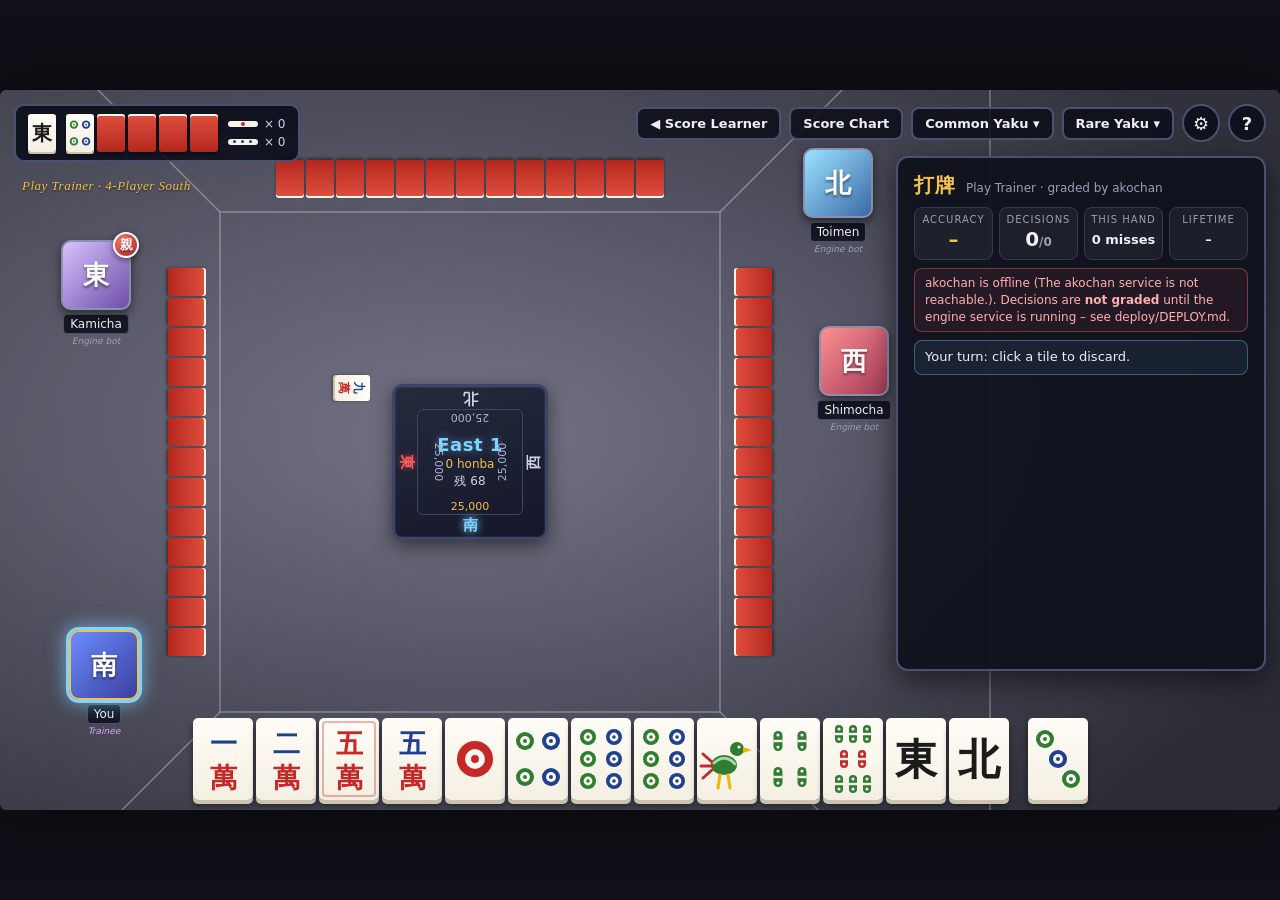
==== play.html @ cf3c832d "Add Play Trainer graded by akochan A new play.html section: a full 4-player game against computer op" ====
<!DOCTYPE html>
<html lang="en">
<head>
  <meta charset="UTF-8">
  <meta name="viewport" content="width=device-width, initial-scale=1.0">
  <title>Riichi Mahjong Play Trainer</title>
  <link rel="stylesheet" href="css/style.css">
  <link rel="stylesheet" href="css/play.css">
</head>
<body class="play">
  <div id="viewport">
    <div id="stage">
      <div class="table-bg"></div>
      <svg class="table-lines" viewBox="0 0 1280 720" preserveAspectRatio="none"></svg>

      <div class="opp-hand" data-seat="top"></div>
      <div class="opp-hand" data-seat="left"></div>
      <div class="opp-hand" data-seat="right"></div>

      <div class="discards" data-seat="bottom"></div>
      <div class="discards" data-seat="top"></div>
      <div class="discards" data-seat="left"></div>
      <div class="discards" data-seat="right"></div>

      <div class="compass" id="compass"></div>

      <div class="player" data-seat="bottom" id="player-bottom"></div>
      <div class="player" data-seat="left" id="player-left"></div>
      <div class="player" data-seat="top" id="player-top"></div>
      <div class="player" data-seat="right" id="player-right"></div>

      <div class="round-box" id="round-box"></div>
      <div class="room-label">Play Trainer · <span id="mode-label">4-Player South</span></div>

      <nav class="toolbar">
        <a class="tb-btn" href="index.html" title="Back to the scoring quiz">◀ Score Learner</a>
        <button class="tb-btn" id="btn-chart" title="Scoring chart">Score Chart</button>
        <div class="menu" id="menu-common">
          <button class="tb-btn">Common Yaku ▾</button>
          <div class="dropdown" id="dd-common"></div>
        </div>
        <div class="menu" id="menu-rare">
          <button class="tb-btn">Rare Yaku ▾</button>
          <div class="dropdown" id="dd-rare"></div>
        </div>
        <button class="icon-btn" id="btn-settings" title="Settings">⚙</button>
        <button class="icon-btn" id="btn-help" title="How grading works">?</button>
      </nav>

      <!-- engine review -->
      <div class="quiz-panel review-panel" id="review"></div>

      <div class="actions" id="actions"></div>
      <div class="my-hand" id="my-hand"></div>
      <div id="callouts"></div>

      <!-- modals -->
      <div class="modal" id="modal-end">
        <div class="modal-box end-box" id="end-body"></div>
      </div>

      <div class="modal" id="modal-chart">
        <div class="modal-box wide">
          <button class="modal-close" data-close>✕</button>
          <h2>Riichi Mahjong Scoring Chart</h2>
          <div id="chart-body"></div>
        </div>
      </div>

      <div class="modal" id="modal-settings">
        <div class="modal-box">
          <button class="modal-close" data-close>✕</button>
          <h2>Settings</h2>
          <div class="opt"><span class="opt-lbl">Game length</span>
            <select id="opt-mode"><option value="hanchan">Hanchan (East + South)</option><option value="tonpuu">Tonpuusen (East only)</option></select></div>
          <div class="opt"><span class="opt-lbl">Opponent speed</span>
            <select id="opt-speed"><option value="fast">Fast</option><option value="normal">Normal</option><option value="slow">Slow</option></select></div>
          <label class="opt"><input type="checkbox" id="opt-pause"> Pause after a mistake so I can retry it or keep my play</label>
          <label class="opt"><input type="checkbox" id="opt-table"> Show akochan's evaluation table after correct plays too</label>
          <div class="opt"><span class="opt-lbl">Mistake threshold – how many expected placement points a play may lose against akochan's best before it counts as a mistake</span>
            <select id="opt-threshold"><option value="0.05">0.05 pt (mjai-reviewer default)</option><option value="0.1">0.1 pt</option><option value="0.25">0.25 pt</option><option value="0.5">0.5 pt</option></select></div>
          <label class="opt"><input type="checkbox" id="opt-reveal"> Show opponents' hands (practice / debugging; the engine still only uses what you can see)</label>
          <div class="opt-actions">
            <button class="btn secondary" id="btn-reset-stats">Reset statistics</button>
            <button class="btn" id="btn-new-game">New game</button>
          </div>
        </div>
      </div>

      <div class="modal" id="modal-help">
        <div class="modal-box">
          <button class="modal-close" data-close>✕</button>
          <h2>How the Play Trainer grades you</h2>
          <ol class="help-list">
            <li>You play a full game against three computer opponents. Tiles, seats and dora are random.</li>
            <li>Every decision you make (discard, chi / pon / kan, skip, tsumo / ron, kan on your turn) is evaluated by <b>akochan</b>, an open-source mahjong AI running on the server. For each legal option it estimates your <b>expected placement points</b> (EV) for the rest of the game, so it also accounts for the score situation.</li>
            <li>A play is a <b>mistake</b> when it loses more than the threshold in Settings (default 0.05 pt, the same as mjai-reviewer) against akochan's best option.</li>
            <li>On top of that: calling to open your hand with <b>no possible yaku</b> is wrong, and <b>riichi</b> is only wrong when none of your winning tiles are left. Choosing dama is never graded; for a discard, the better of riichi / dama is used.</li>
            <li>"What differs" lists verifiable facts (shanten, tile acceptance, waits, furiten, safety, dora). It does not claim to know akochan's reasoning.</li>
            <li>If akochan is offline, decisions are <b>not graded</b> rather than guessed.</li>
          </ol>
          <p class="help-note">Opponents are played by this site's own simpler heuristic engine. akochan is free for personal research and education; see deploy/DEPLOY.md.</p>
        </div>
      </div>
    </div>
  </div>

  <script src="js/tiles.js"></script>
  <script src="js/scoring.js"></script>
  <script src="js/yaku.js"></script>
  <script src="js/hand.js"></script>
  <script src="js/engine.js"></script>
  <script src="js/akochan.js"></script>
  <script src="js/game.js"></script>
  <script src="js/play.js"></script>
</body>
</html>
---- css/style.css ----
:root {
  --cx: 470px;            /* table centre inside the 1280x720 stage */
  --cy: 372px;
  --gold: #f2c14e;
  --gold-dark: #c9962b;
  --panel: rgba(14, 16, 28, 0.92);
  --panel-border: #4a5070;
  --ink: #eef0f6;
  --muted: #9aa0b8;
  --green: #4cd37b;
  --red: #ff6b6b;
}

* { box-sizing: border-box; }
html, body { margin: 0; height: 100%; background: #101018; overflow: hidden; color: var(--ink);
  font-family: 'Segoe UI', 'Noto Sans JP', 'Hiragino Sans', 'Yu Gothic UI', system-ui, sans-serif; }
button { font-family: inherit; cursor: pointer; }
input { font-family: inherit; }

#viewport { position: fixed; inset: 0; display: flex; align-items: center; justify-content: center; }
#stage { position: relative; flex: none; width: 1280px; height: 720px; transform-origin: center center; overflow: hidden;
  border-radius: 6px; box-shadow: 0 0 60px rgba(0,0,0,.6); user-select: none; }

/* ---------- table ---------- */
.table-bg { position: absolute; inset: 0;
  background: radial-gradient(ellipse 70% 70% at 37% 48%, #737386 0%, #5d5d6e 35%, #454553 70%, #33333f 100%); }
.table-bg::after { content: ''; position: absolute; inset: 0; pointer-events: none;
  background: linear-gradient(120deg, rgba(255,255,255,.05), transparent 40%, transparent 60%, rgba(0,0,0,.15)); }
.table-lines { position: absolute; inset: 0; width: 100%; height: 100%; pointer-events: none; }
.table-lines path, .table-lines rect, .table-lines line { fill: none; stroke: rgba(235,235,245,.35); stroke-width: 1.5; }

/* ---------- tiles ---------- */
.tile { position: relative; display: inline-block; width: 44px; height: 60px; flex: none;
  background: linear-gradient(180deg, #fffdf7 0%, #f4efe2 100%); border-radius: 5px;
  box-shadow: 0 4px 0 #cdc4ae, 0 6px 6px rgba(0,0,0,.45); }
.tile svg { width: 100%; height: 100%; display: block; }
.tile.back { background: linear-gradient(180deg, #e0503f 0%, #b3271d 100%);
  box-shadow: inset 0 3px 0 #fbf8ef, 0 3px 4px rgba(0,0,0,.4); }
.tile.aka::before { content: ''; position: absolute; inset: 3px; border-radius: 4px; box-shadow: inset 0 0 0 2px rgba(198,40,40,.35); pointer-events: none; }
.tile-hand { width: 60px; height: 82px; }
.tile-meld { width: 44px; height: 60px; }
.tile-small { width: 28px; height: 38px; border-radius: 3px; box-shadow: 0 2px 0 #cdc4ae, 0 3px 3px rgba(0,0,0,.4); }
.tile-small.back { box-shadow: inset 0 2px 0 #fbf8ef, 0 2px 3px rgba(0,0,0,.4); }
.tile-mini { width: 26px; height: 35px; border-radius: 3px; box-shadow: 0 2px 0 #cdc4ae, 0 3px 3px rgba(0,0,0,.4); }
.tile.rot { transform: rotate(-90deg); margin: 0 8px; }
.tile.rot.tile-meld { margin-bottom: -8px; }
.tile.win-glow { box-shadow: 0 4px 0 #cdc4ae, 0 6px 6px rgba(0,0,0,.45), 0 0 18px 4px rgba(242,193,78,.55); }

/* ---------- walls / opponents / discards ---------- */
.wall { position: absolute; left: var(--cx); top: var(--cy); width: 500px; height: 22px; margin-left: -250px; margin-top: -11px;
  display: flex; gap: 2px; justify-content: center; }
.wall i { display: block; width: 26px; height: 18px; background: #f7f2e6; border-radius: 3px; box-shadow: 0 4px 0 #b8262a, 0 6px 4px rgba(0,0,0,.35); }
.wall[data-seat="top"] { transform: rotate(180deg) translateY(330px); }
.wall[data-seat="left"] { transform: rotate(90deg) translateY(330px); }
.wall[data-seat="right"] { transform: rotate(-90deg) translateY(330px); }
.wall[data-seat="bottom"] { display: none; }

.opp-hand { position: absolute; left: var(--cx); top: var(--cy); width: 440px; height: 40px; margin-left: -220px; margin-top: -20px;
  display: flex; gap: 2px; justify-content: center; align-items: flex-end; }
.opp-hand[data-seat="top"] { transform: rotate(180deg) translateY(282px); }
.opp-hand[data-seat="left"] { transform: rotate(90deg) translateY(282px); }
.opp-hand[data-seat="right"] { transform: rotate(-90deg) translateY(282px); }

.discards { position: absolute; left: var(--cx); top: var(--cy); width: 174px; height: 120px; margin-left: -87px; margin-top: -60px;
  display: flex; flex-wrap: wrap; align-content: flex-start; gap: 2px; }
.discards[data-seat="bottom"] { transform: translateY(160px); }
.discards[data-seat="top"] { transform: rotate(180deg) translateY(160px); }
.discards[data-seat="left"] { transform: rotate(90deg) translateY(160px); }
.discards[data-seat="right"] { transform: rotate(-90deg) translateY(160px); }
.discards .tile.riichi-tile { transform: rotate(90deg); margin: 0 5px; }

/* ---------- compass ---------- */
.compass { position: absolute; left: calc(var(--cx) - 78px); top: calc(var(--cy) - 78px); width: 156px; height: 156px;
  background: linear-gradient(160deg, #262a3d, #14172a); border: 3px solid #3d4468; border-radius: 10px;
  box-shadow: 0 6px 18px rgba(0,0,0,.5), inset 0 0 0 1px rgba(255,255,255,.06); }
.compass .inner { position: absolute; inset: 22px; border: 1px solid #3d4468; border-radius: 6px; display: flex; flex-direction: column;
  align-items: center; justify-content: center; }
.compass .round { color: #7ed3ff; font-weight: 700; font-size: 18px; letter-spacing: .5px; text-shadow: 0 0 8px rgba(126,211,255,.5); }
.compass .honba { color: var(--gold); font-size: 12px; margin-top: 2px; }
.compass .seat { position: absolute; font-weight: 800; font-size: 15px; color: #cfd3e6; }
.compass .seat.dealer { color: #ff5b5b; text-shadow: 0 0 6px rgba(255,91,91,.6); }
.compass .seat.me { color: var(--gold); }
.compass .seat[data-pos="bottom"] { bottom: 2px; left: 50%; transform: translateX(-50%); }
.compass .seat[data-pos="top"] { top: 2px; left: 50%; transform: translateX(-50%) rotate(180deg); }
.compass .seat[data-pos="left"] { left: 4px; top: 50%; transform: translateY(-50%) rotate(90deg); }
.compass .seat[data-pos="right"] { right: 4px; top: 50%; transform: translateY(-50%) rotate(-90deg); }
.compass .pts { position: absolute; font-size: 11px; color: #aeb4cc; font-variant-numeric: tabular-nums; }
.compass .pts[data-pos="bottom"] { bottom: 24px; left: 50%; transform: translateX(-50%); }
.compass .pts[data-pos="top"] { top: 24px; left: 50%; transform: translateX(-50%) rotate(180deg); }
.compass .pts[data-pos="left"] { left: 24px; top: 50%; transform: translateY(-50%) rotate(90deg); }
.compass .pts[data-pos="right"] { right: 24px; top: 50%; transform: translateY(-50%) rotate(-90deg); }
.compass .pts.me { color: var(--gold); }

/* ---------- players ---------- */
.player { position: absolute; width: 96px; text-align: center; }
.player[data-seat="bottom"] { left: 56px; top: 540px; }
.player[data-seat="left"] { left: 48px; top: 150px; }
.player[data-seat="top"] { left: 790px; top: 58px; }
.player[data-seat="right"] { left: 806px; top: 236px; }
.avatar { position: relative; width: 70px; height: 70px; margin: 0 auto; border-radius: 10px; border: 2px solid #8a90b0;
  display: flex; align-items: center; justify-content: center; font-weight: 800; font-size: 26px; color: #fff;
  box-shadow: 0 4px 10px rgba(0,0,0,.5); text-shadow: 0 2px 3px rgba(0,0,0,.5); }
.player[data-seat="bottom"] .avatar { border-color: var(--gold); }
.avatar .dealer-chip { position: absolute; top: -10px; right: -10px; width: 26px; height: 26px; border-radius: 50%;
  background: radial-gradient(circle at 35% 35%, #ff7b6b, #b71c1c); border: 2px solid #fff; color: #fff; font-size: 13px; font-weight: 800;
  display: flex; align-items: center; justify-content: center; box-shadow: 0 2px 6px rgba(0,0,0,.5); }
.pname { margin-top: 4px; background: rgba(10,12,24,.85); border: 1px solid #4a5070; border-radius: 4px; font-size: 12px; padding: 2px 6px; display: inline-block; max-width: 100%; }
.ptitle { font-size: 9px; color: var(--muted); font-style: italic; margin-top: 2px; }
.player[data-seat="bottom"] .ptitle { color: #d9a6ff; }

/* ---------- round box ---------- */
.round-box { position: absolute; left: 14px; top: 14px; display: flex; align-items: center; gap: 10px;
  background: rgba(10,12,24,.88); border: 2px solid var(--panel-border); border-radius: 10px; padding: 8px 12px; z-index: 5; }
.round-box .dora-slots { display: flex; gap: 3px; }
.round-box .sticks { display: flex; flex-direction: column; gap: 4px; font-size: 12px; color: #cfd3e6; }
.round-box .sticks span { display: flex; align-items: center; gap: 6px; }
.round-box .stick { display: inline-block; width: 30px; height: 6px; border-radius: 3px; background: #f7f2e6; position: relative; }
.round-box .stick::after { content: ''; position: absolute; left: 13px; top: 1px; width: 4px; height: 4px; border-radius: 50%; background: #c62828; }
.round-box .stick.honba::after { background: #1f3f8f; width: 3px; height: 3px; box-shadow: 8px 0 0 #1f3f8f, -8px 0 0 #1f3f8f; }
.room-label { position: absolute; left: 22px; top: 88px; font-family: Georgia, 'Times New Roman', serif; font-style: italic; font-size: 13px;
  color: var(--gold); letter-spacing: .5px; text-shadow: 0 1px 2px rgba(0,0,0,.6); }

.emote-strip { position: absolute; left: 6px; top: 330px; width: 36px; background: rgba(10,12,24,.8); border: 1px solid var(--panel-border);
  border-radius: 8px; padding: 8px 0; display: flex; flex-direction: column; align-items: center; gap: 12px; font-weight: 800; color: #4cd37b; font-size: 15px; }
.emote-strip .tri { color: var(--gold); font-size: 12px; }

/* ---------- toolbar & dropdowns ---------- */
.toolbar { position: absolute; right: 14px; top: 14px; display: flex; gap: 8px; align-items: center; z-index: 30; }
.tb-btn, .icon-btn { background: rgba(10,12,24,.85); color: var(--ink); border: 2px solid var(--panel-border); border-radius: 8px;
  padding: 7px 12px; font-size: 13px; font-weight: 600; transition: border-color .15s, color .15s; }
a.tb-btn { display: inline-block; text-decoration: none; }
.tb-btn.play-link { border-color: var(--gold-dark); color: var(--gold); }
.icon-btn { width: 38px; height: 38px; padding: 0; font-size: 18px; border-radius: 50%; }
.tb-btn:hover, .icon-btn:hover, .menu:hover .tb-btn { border-color: var(--gold); color: var(--gold); }
.menu { position: relative; }
.dropdown { display: none; position: absolute; right: 0; top: calc(100% + 6px); width: 440px; max-height: 560px; overflow: auto;
  background: var(--panel); border: 2px solid var(--panel-border); border-radius: 10px; padding: 8px; box-shadow: 0 12px 30px rgba(0,0,0,.6); }
.menu:hover .dropdown, .menu.open .dropdown { display: block; }
.menu::after { content: ''; position: absolute; left: 0; right: 0; height: 10px; top: 100%; }
.dd-title { font-size: 11px; text-transform: uppercase; letter-spacing: 1px; color: var(--muted); padding: 6px 8px 4px; }
.yk { display: grid; grid-template-columns: 1fr auto; gap: 2px 10px; padding: 7px 8px; border-radius: 6px; }
.yk:hover { background: rgba(255,255,255,.05); }
.yk .nm { font-weight: 700; font-size: 13px; }
.yk .nm small { color: var(--muted); font-weight: 400; margin-left: 6px; }
.yk .han { font-size: 11px; color: #12141f; font-weight: 700; display: flex; gap: 4px; align-self: start; }
.yk .han b { background: var(--gold); border-radius: 4px; padding: 1px 6px; }
.yk .han i { background: #8fa4ff; border-radius: 4px; padding: 1px 6px; font-style: normal; }
.yk .han u { background: #ff7b7b; border-radius: 4px; padding: 1px 6px; text-decoration: none; }
.yk .ds { grid-column: 1 / -1; font-size: 11.5px; color: #c4c8dc; line-height: 1.35; }

/* ---------- quiz panel ---------- */
.quiz-panel { position: absolute; left: 896px; top: 66px; width: 370px; height: 515px; z-index: 10;
  background: var(--panel); border: 2px solid var(--panel-border); border-radius: 12px; padding: 14px 16px;
  box-shadow: 0 10px 30px rgba(0,0,0,.55); display: flex; flex-direction: column; gap: 10px; overflow: auto; }
.quiz-panel h1 { margin: 0; font-size: 20px; color: var(--gold); letter-spacing: 1px; display: flex; align-items: baseline; gap: 10px; }
.quiz-panel h1 small { font-size: 12px; color: var(--muted); font-weight: 400; letter-spacing: 0; }
.stats-row { display: grid; grid-template-columns: repeat(4, 1fr); gap: 6px; }
.stat { background: rgba(255,255,255,.05); border: 1px solid #343a55; border-radius: 8px; padding: 6px 4px; text-align: center; }
.stat .lbl { font-size: 10px; text-transform: uppercase; letter-spacing: 1px; color: var(--muted); }
.stat .val { font-size: 20px; font-weight: 800; margin-top: 2px; white-space: nowrap; }
.stat .val.sm { font-size: 13px; line-height: 26px; }
.stat .val.hl { color: var(--gold); }
.stat .val.hidden-val { color: var(--muted); }
.stat .val.ron { color: #ff8e8e; } .stat .val.tsumo { color: #8fd3ff; }

/* hover tooltips on the Han / Fu boxes */
.stats-row { position: relative; }
.stat.has-tip { cursor: help; }
.stat .hint { font-size: 9px; color: var(--muted); margin-top: 2px; }
.stat.has-tip:hover .hint { color: var(--gold); }
.stat .tip { display: none; position: absolute; left: 0; right: 0; top: calc(100% + 6px); z-index: 20; text-align: left; cursor: default;
  background: #0e1020; border: 1px solid var(--gold); border-radius: 8px; padding: 8px 10px; box-shadow: 0 10px 24px rgba(0,0,0,.6); font-size: 12px; }
.stat.has-tip:hover .tip { display: block; }
.stat .tip::before { content: ''; position: absolute; left: 0; right: 0; top: -8px; height: 8px; }
.tip-title { font-weight: 800; color: var(--gold); margin-bottom: 4px; font-size: 12px; }
.tip ul { list-style: none; margin: 0; padding: 0; }
.tip li { display: flex; justify-content: space-between; gap: 8px; padding: 3px 6px; border-radius: 4px; }
.tip li[data-tiles] { cursor: pointer; }
.tip li[data-tiles]:hover { background: rgba(242,193,78,.15); }
.tip li b { color: var(--gold); flex: none; }
.tip-total { display: flex; justify-content: space-between; border-top: 1px dashed #343a55; margin-top: 4px; padding: 5px 6px 0; font-weight: 700; }
.tip-total b { color: var(--gold); }
.tip-hint { font-size: 10px; color: var(--muted); margin-top: 4px; text-align: center; }
.tip .yaku-box { border: none; padding: 0; }
.feedback li[data-tiles] { cursor: pointer; }
.feedback li[data-tiles]:hover { color: var(--gold); }
.tile.hl { box-shadow: 0 4px 0 #cdc4ae, 0 6px 6px rgba(0,0,0,.45), 0 0 0 3px var(--gold), 0 0 22px 6px rgba(242,193,78,.7); filter: brightness(1.08); }

.stat button.reveal { background: none; border: 1px solid var(--panel-border); color: var(--muted); border-radius: 4px; font-size: 10px; padding: 1px 5px; margin-top: 3px; }
.stat button.reveal:hover { color: var(--gold); border-color: var(--gold); }

.yaku-box { border: 1px solid #343a55; border-radius: 8px; padding: 6px 10px; font-size: 13px; }
.yaku-box .yrow { display: flex; justify-content: space-between; padding: 2px 0; }
.yaku-box .yrow span:last-child { color: var(--gold); font-weight: 700; }
.yaku-box .yrow.total { border-top: 1px dashed #343a55; margin-top: 4px; padding-top: 4px; font-weight: 700; }
.yaku-box .ym { color: var(--red); font-weight: 800; }

.answer { display: flex; flex-direction: column; gap: 8px; }
.answer label { display: flex; flex-direction: column; gap: 3px; font-size: 12px; color: var(--muted); }
.answer input { background: #0c0e19; color: var(--ink); border: 2px solid var(--panel-border); border-radius: 8px; padding: 8px 10px;
  font-size: 18px; font-weight: 700; width: 100%; outline: none; }
.answer input:focus { border-color: var(--gold); }
.answer input.ok { border-color: var(--green); } .answer input.bad { border-color: var(--red); }
.btn-row { display: flex; gap: 8px; }
.btn { flex: 1; border: none; border-radius: 8px; padding: 10px; font-weight: 800; font-size: 15px; letter-spacing: .5px;
  background: linear-gradient(180deg, #ffe08a, #e2a52a); color: #2a1d00; box-shadow: 0 3px 0 #9c6f12, 0 5px 8px rgba(0,0,0,.4); }
.btn:active { transform: translateY(2px); box-shadow: 0 1px 0 #9c6f12; }
.btn.secondary { background: linear-gradient(180deg, #5b6390, #3a4062); color: #fff; box-shadow: 0 3px 0 #23273d, 0 5px 8px rgba(0,0,0,.4); }
.btn:disabled { opacity: .45; cursor: default; }

.feedback { border-radius: 8px; padding: 8px 10px; font-size: 13px; line-height: 1.4; }
.feedback.correct { background: rgba(76,211,123,.12); border: 1px solid rgba(76,211,123,.5); }
.feedback.wrong { background: rgba(255,107,107,.12); border: 1px solid rgba(255,107,107,.5); }
.feedback .verdict { font-weight: 800; font-size: 15px; margin-bottom: 4px; }
.feedback.correct .verdict { color: var(--green); } .feedback.wrong .verdict { color: var(--red); }
.feedback .ans { font-size: 16px; font-weight: 800; color: var(--gold); margin: 2px 0 6px; }
.feedback h4 { margin: 8px 0 3px; font-size: 11px; text-transform: uppercase; letter-spacing: 1px; color: var(--muted); }
.feedback ul { margin: 0; padding-left: 16px; }
.feedback li { margin: 1px 0; }
.feedback .fu-sum { font-weight: 700; }
.feedback code { background: rgba(255,255,255,.08); padding: 1px 5px; border-radius: 4px; font-size: 12px; }
.tally { font-size: 12px; color: var(--muted); text-align: center; margin-top: auto; }
.tally b { color: var(--ink); }

/* ---------- my hand ---------- */
.my-hand { position: absolute; left: 0; right: 0; bottom: 10px; display: flex; align-items: flex-end; justify-content: center; gap: 4px; padding: 0 12px; z-index: 6; }
.my-hand .concealed { display: flex; gap: 3px; align-items: flex-end; }
.my-hand .win-tile { position: relative; margin-left: 20px; display: flex; flex-direction: column; align-items: center; }
.my-hand .win-tile .badge { position: absolute; top: -26px; font-size: 11px; font-weight: 800; letter-spacing: 1px; padding: 2px 8px; border-radius: 10px;
  background: linear-gradient(180deg, #ffe08a, #e2a52a); color: #2a1d00; white-space: nowrap; box-shadow: 0 2px 5px rgba(0,0,0,.5); }
.my-hand .win-tile .badge.ron { background: linear-gradient(180deg, #ff9d9d, #d43c3c); color: #fff; }
.my-hand .win-tile .badge.tsumo { background: linear-gradient(180deg, #9ad8ff, #2d8fd4); color: #fff; }
.my-hand .melds { display: flex; gap: 16px; align-items: flex-end; margin-left: 26px; }
.my-hand .meld { display: flex; gap: 2px; align-items: flex-end; }

/* ---------- misc ---------- */
.counter { position: absolute; left: 16px; bottom: 6px; line-height: 1; font-family: Georgia, 'Times New Roman', serif; font-style: italic; font-weight: 900; font-size: 52px;
  background: linear-gradient(180deg, #ffe38a, #e29b1d); -webkit-background-clip: text; background-clip: text; color: transparent;
  filter: drop-shadow(0 3px 3px rgba(0,0,0,.6)); }
.counter small { font-size: 16px; font-style: normal; }
.signal { position: absolute; right: 18px; bottom: 16px; display: flex; gap: 3px; align-items: flex-end; }
.signal i { width: 6px; background: #4cd37b; border-radius: 2px; }
.signal i:nth-child(1) { height: 8px; } .signal i:nth-child(2) { height: 13px; } .signal i:nth-child(3) { height: 18px; }

/* ---------- modals ---------- */
.modal { position: absolute; inset: 0; background: rgba(0,0,0,.62); display: none; align-items: center; justify-content: center; z-index: 60; }
.modal.open { display: flex; }
.modal-box { position: relative; background: #171a28; border: 2px solid var(--panel-border); border-radius: 12px; padding: 20px 26px;
  max-height: 690px; overflow: auto; width: 620px; box-shadow: 0 20px 50px rgba(0,0,0,.7); }
.modal-box.wide { width: 1240px; }
.modal-box h2 { margin: 0 0 12px; color: var(--gold); font-size: 22px; }
.modal-box h3 { margin: 14px 0 6px; font-size: 15px; color: var(--ink); }
.modal-close { position: absolute; right: 12px; top: 12px; background: none; border: none; color: var(--muted); font-size: 18px; }
.modal-close:hover { color: var(--gold); }
.opt { display: flex; gap: 10px; align-items: flex-start; padding: 8px 0; font-size: 14px; border-bottom: 1px solid #262a3d; }
.opt input { width: 18px; height: 18px; margin-top: 1px; accent-color: var(--gold); }
.opt-actions { margin-top: 14px; display: flex; justify-content: flex-end; }
.opt-actions .btn { flex: none; padding: 8px 16px; font-size: 13px; }
.help-list { font-size: 14px; line-height: 1.5; padding-left: 20px; }
.help-list li { margin-bottom: 6px; }
.help-note { font-size: 13px; color: #c4c8dc; }

/* ---------- score chart ---------- */
.chart-wrap { display: flex; gap: 18px; align-items: flex-start; }
.score-chart { border-collapse: collapse; font-size: 12.5px; flex: none; }
.score-chart th, .score-chart td { border: 1px solid #3a3f5c; text-align: center; padding: 0; }
.score-chart thead th { padding: 5px 8px; background: #22263a; font-weight: 700; }
.score-chart th.hdr { font-size: 14px; padding: 6px; }
.score-chart th.dealer-hdr { color: #ff8e8e; } .score-chart th.nd-hdr { color: #8fd3ff; }
.score-chart th .ron-lbl, .score-chart th .tsumo-lbl { display: block; font-size: 10px; color: var(--muted); }
.score-chart th .tsumo-lbl { border-top: 1px solid #3a3f5c; }
.score-chart th.fu-cell { font-size: 17px; font-weight: 800; padding: 0 8px; background: #22263a; white-space: nowrap; }
.score-chart td { color: #1a1a24; font-weight: 700; width: 92px; }
.score-chart td .ron, .score-chart td .tsumo { padding: 3px 4px; line-height: 1.15; min-height: 22px; }
.score-chart td .tsumo { border-top: 1px solid rgba(0,0,0,.15); }
.score-chart td small { font-size: 9.5px; }
.score-chart td.mangan .ron { font-size: 11px; }
.score-chart td.mangan { background: #f1f1f5; }
.score-chart td.mangan .tsumo { background: #f1f1f5; }
.score-chart td.fu20 .ron { background: #fbe1ee; } .score-chart td.fu20 .tsumo { background: #f77fb0; }
.score-chart td.fu25 .ron { background: #e058d0; } .score-chart td.fu25 .tsumo { background: #6b8ff0; }
.score-chart td.fu30 .ron { background: #7be0a8; } .score-chart td.fu30 .tsumo { background: #f7ea6a; }
.score-chart td.fu40 .ron { background: #f7a660; } .score-chart td.fu40 .tsumo { background: #f77fb0; }
.score-chart td.fu50 .ron { background: #c58cf5; } .score-chart td.fu50 .tsumo { background: #6b8ff0; }
.score-chart td.fu60 .ron { background: #7be0a8; } .score-chart td.fu60 .tsumo { background: #f7ea6a; }
.score-chart td.fu70 .ron { background: #a8d8f7; } .score-chart td.fu70 .tsumo { background: #cfe9fb; }
.score-chart td.fu80 .ron { background: #f7a660; } .score-chart td.fu80 .tsumo { background: #f77fb0; }
.score-chart td.fu90 .ron { background: #7be0a8; } .score-chart td.fu90 .tsumo { background: #dceffa; }
.score-chart td.fu100 .ron { background: #c58cf5; } .score-chart td.fu100 .tsumo { background: #6b8ff0; }
.score-chart td.fu110 .ron { background: #eef0fa; } .score-chart td.fu110 .tsumo { background: #dceffa; }
.limit-chart { border-collapse: collapse; font-size: 13px; }
.limit-chart th, .limit-chart td { border: 1px solid #3a3f5c; padding: 5px 10px; text-align: center; }
.limit-chart thead th { background: #22263a; }
.limit-chart td { background: #f1f1f5; color: #1a1a24; font-weight: 700; }
.limit-chart td .tsumo { border-top: 1px solid rgba(0,0,0,.15); margin-top: 3px; padding-top: 3px; }
.limit-chart td.lim-name { background: #22263a; color: var(--ink); }
.limit-chart td.lim-name small { color: var(--muted); font-weight: 400; }
.chart-notes { margin-top: 14px; font-size: 13px; color: #c4c8dc; display: grid; grid-template-columns: auto 1fr; gap: 6px 24px; align-items: start; }
.chart-notes h3 { grid-column: 1 / -1; margin: 0; }
.chart-notes p { margin: 0 0 6px; line-height: 1.45; grid-column: 2; }
.chart-notes .star { color: var(--gold); }
.fu-table { border-collapse: collapse; font-size: 12.5px; grid-column: 1; grid-row: 2 / span 3; }
.fu-table th, .fu-table td { border: 1px solid #3a3f5c; padding: 4px 10px; text-align: center; }
.fu-table th { background: #22263a; }
---- css/play.css ----
/* Play Trainer additions on top of style.css */

/* ---------- table ---------- */
.play .discards { height: auto; min-height: 120px; }
.discards .tile.called { opacity: .38; }
.discards .tile.tsumogiri { filter: brightness(.86); }
.discards .tile.last { box-shadow: 0 2px 0 #cdc4ae, 0 0 0 2px #ff6b6b, 0 0 12px 3px rgba(255,107,107,.65); }
.discards .tile.riichi-tile.last { box-shadow: 0 0 0 2px #ff6b6b, 0 0 12px 3px rgba(255,107,107,.65); }

.play .opp-hand { width: 520px; margin-left: -260px; gap: 10px; }
.opp-tiles { display: flex; gap: 2px; align-items: flex-end; }
.opp-melds { display: flex; gap: 6px; align-items: flex-end; }
.meld { display: flex; gap: 2px; align-items: flex-end; }
.tile-small.rot { margin: 0 5px -5px; }

.compass .wall-left { color: #cfd3e6; font-size: 12px; margin-top: 2px; font-variant-numeric: tabular-nums; }
.compass .seat.turn { text-shadow: 0 0 8px #7ed3ff; color: #7ed3ff; }
.compass .seat.turn.dealer { color: #ff9d9d; }

.avatar.active { box-shadow: 0 0 0 3px #7ed3ff, 0 0 18px 4px rgba(126,211,255,.6); }
.riichi-badge { margin-top: 3px; display: inline-block; font-size: 9px; font-weight: 800; letter-spacing: .5px; color: #2a1d00; padding: 1px 6px; border-radius: 8px;
  background: linear-gradient(180deg, #ffe08a, #e2a52a); box-shadow: 0 1px 3px rgba(0,0,0,.5); }

/* ---------- my hand ---------- */
.my-hand .concealed .tile { transition: transform .08s, filter .1s; }
.my-hand .concealed .tile.clickable { cursor: pointer; }
.my-hand .concealed .tile.clickable:hover { transform: translateY(-12px); }
.my-hand .concealed .tile.drawn { margin-left: 16px; }
.my-hand .concealed .tile.disabled { filter: brightness(.55) saturate(.6); cursor: not-allowed; }
.my-hand .concealed.riichi-mode .tile.clickable { box-shadow: 0 4px 0 #cdc4ae, 0 6px 6px rgba(0,0,0,.45), 0 0 0 2px rgba(242,193,78,.8); }
.tile.hint { box-shadow: 0 4px 0 #cdc4ae, 0 6px 6px rgba(0,0,0,.45), 0 0 0 3px #4cd37b, 0 0 20px 6px rgba(76,211,123,.7) !important; transform: translateY(-8px); }
.tile-inline { width: 18px; height: 24px; border-radius: 2px; vertical-align: middle; margin: 0 1px; box-shadow: 0 1px 0 #cdc4ae, 0 2px 2px rgba(0,0,0,.35); }
.tile-inline.aka::before { inset: 1px; }

/* ---------- action buttons ---------- */
.actions { position: absolute; right: 400px; bottom: 112px; display: flex; gap: 10px; align-items: center; z-index: 20; }
.act-btn { min-width: 84px; padding: 9px 16px; border-radius: 24px; font-weight: 900; font-size: 17px; letter-spacing: 1px; color: #fff;
  border: 2px solid rgba(255,255,255,.75); text-shadow: 0 2px 2px rgba(0,0,0,.45); box-shadow: 0 4px 0 rgba(0,0,0,.35), 0 6px 12px rgba(0,0,0,.45); }
.act-btn:hover { filter: brightness(1.12); transform: translateY(-1px); }
.act-btn.chi { background: linear-gradient(180deg, #8fdc7f, #2f8f3b); }
.act-btn.pon { background: linear-gradient(180deg, #7fb6ff, #2c5fc9); }
.act-btn.kan { background: linear-gradient(180deg, #c99bff, #6b3bb8); }
.act-btn.ron { background: linear-gradient(180deg, #ff8f8f, #c42b2b); }
.act-btn.tsumo { background: linear-gradient(180deg, #ffb36b, #d4561b); }
.act-btn.riichi { background: linear-gradient(180deg, #ffe08a, #d79a1c); color: #2a1d00; text-shadow: none; }
.act-btn.riichi.on { background: linear-gradient(180deg, #ffffff, #c8c8d4); }
.act-btn.skip { background: linear-gradient(180deg, #8e94b4, #4a5070); }
.act-btn.hint, .act-opt.hint { box-shadow: 0 0 0 3px #4cd37b, 0 0 20px 6px rgba(76,211,123,.7); }
.act-opt { display: flex; align-items: center; gap: 2px; padding: 6px 8px; background: var(--panel); border: 2px solid var(--panel-border); border-radius: 10px; color: var(--muted); font-size: 11px; }
.act-opt:hover { border-color: var(--gold); }
.act-opt span { margin-left: 4px; }

.callout { position: absolute; transform: translate(-50%, -50%); font-size: 40px; font-weight: 900; font-style: italic; color: #fff; letter-spacing: 2px; pointer-events: none; z-index: 45;
  text-shadow: 0 0 12px #ff9d3b, 0 0 4px #ff5b2b, 0 3px 4px #000; animation: callout-pop 1.3s ease-out forwards; white-space: nowrap; }
@keyframes callout-pop {
  0% { opacity: 0; transform: translate(-50%, -50%) scale(.4); }
  15% { opacity: 1; transform: translate(-50%, -50%) scale(1.15); }
  30% { transform: translate(-50%, -50%) scale(1); }
  80% { opacity: 1; }
  100% { opacity: 0; transform: translate(-50%, -60%) scale(1); }
}

/* ---------- review panel ---------- */
.review-panel { gap: 8px; }
.review-panel .stat .val small { font-size: 12px; color: var(--muted); font-weight: 600; }
.prompt { font-size: 13px; line-height: 1.4; padding: 7px 10px; border-radius: 8px; background: rgba(126,211,255,.08); border: 1px solid rgba(126,211,255,.35); }
.prompt.muted { color: var(--muted); background: none; border-color: #343a55; }
.prompt b { color: #7ed3ff; font-weight: 700; }
.feedback.neutral { background: rgba(255,255,255,.04); border: 1px solid #343a55; }
.feedback .verdict small { font-size: 11px; color: var(--muted); font-weight: 600; margin-left: 6px; }
.feedback .cmp { font-size: 13px; margin-bottom: 4px; }
.feedback .cmp .rt { color: var(--gold); font-weight: 700; }
.feedback .reasons { margin: 4px 0; padding-left: 16px; }
.feedback .reasons li { margin: 3px 0; }
.feedback .notes { font-size: 12px; color: #c4c8dc; margin: 4px 0; font-style: italic; }
.feedback .rule { font-size: 11px; color: var(--muted); margin-top: 4px; }
.cand-table { width: 100%; border-collapse: collapse; margin-top: 6px; font-size: 12px; }
.cand-table td { padding: 3px 4px; border-top: 1px solid rgba(255,255,255,.06); white-space: nowrap; }
.cand-table td.lbl { width: 1%; }
.cand-table td.bar { position: relative; width: 70px; }
.cand-table td.bar i { position: absolute; left: 4px; top: 5px; bottom: 5px; border-radius: 3px; background: #4a5070; max-width: 62px; }
.cand-table tr.acc td.bar i { background: var(--green); }
.cand-table td.bar span { position: relative; font-weight: 700; padding-left: 4px; }
.cand-table td.ds { color: #c4c8dc; font-size: 11px; white-space: normal; }
.cand-table tr.mine td { background: rgba(242,193,78,.12); }
.cand-table tr.mine td.lbl::after { content: ' ← you'; color: var(--gold); font-size: 10px; }
.cand-table tr[data-hl] { cursor: default; }
.history { border-top: 1px solid #343a55; padding-top: 6px; font-size: 12px; }
.hist-title { font-size: 10px; text-transform: uppercase; letter-spacing: 1px; color: var(--muted); margin-bottom: 3px; }
.hist { display: grid; grid-template-columns: 58px 1fr 38px 16px; gap: 6px; align-items: center; padding: 2px 6px; border-radius: 5px; cursor: pointer; color: #c4c8dc; }
.hist:hover, .hist.sel { background: rgba(255,255,255,.07); }
.hist .rt { text-align: right; color: var(--muted); }
.hist.ok .mark { color: var(--green); } .hist.bad .mark { color: var(--red); } .hist.ng .mark { color: var(--muted); }
.hist.bad .what { color: #ffb0b0; }

/* ---------- end-of-hand modal ---------- */
.end-box { width: 720px; }
.end-box h2 { margin-bottom: 8px; }
.win-block { margin-bottom: 14px; }
.end-hand { display: flex; align-items: flex-end; gap: 2px; flex-wrap: wrap; margin: 6px 0 10px; }
.end-hand .gap { width: 12px; }
.ind-row { font-size: 12px; color: #c4c8dc; display: flex; align-items: center; gap: 6px; margin-top: 6px; }
.deltas, .standings { display: grid; grid-template-columns: repeat(4, 1fr); gap: 8px; margin: 12px 0; }
.standings { grid-template-columns: 1fr; }
.dl { background: rgba(255,255,255,.05); border: 1px solid #343a55; border-radius: 8px; padding: 6px 10px; display: flex; flex-direction: column; gap: 2px; font-size: 13px; }
.standings .dl { flex-direction: row; justify-content: space-between; font-size: 15px; }
.dl.me { border-color: var(--gold); }
.dl b { font-size: 17px; } .dl b.up { color: var(--green); } .dl b.down { color: var(--red); }
.dl small { color: var(--muted); }
.hand-sum { font-size: 13px; color: #c4c8dc; margin-bottom: 10px; }
.hand-sum b { color: var(--gold); }

/* ---------- settings ---------- */
.opt-lbl { flex: 1; }
.opt select { background: #0c0e19; color: var(--ink); border: 1px solid var(--panel-border); border-radius: 6px; padding: 4px 8px; font-family: inherit; }
.opt-actions { gap: 10px; }

/* ---------- akochan grading ---------- */
.engine-line { font-size: 12px; padding: 6px 10px; border-radius: 8px; line-height: 1.4; }
.engine-line.busy { color: #7ed3ff; background: rgba(126,211,255,.06); border: 1px dashed rgba(126,211,255,.4); }
.engine-line.bad { color: #ffb0b0; background: rgba(255,107,107,.08); border: 1px solid rgba(255,107,107,.4); }
.facts-title { font-size: 10px; text-transform: uppercase; letter-spacing: 1px; color: var(--muted); margin-top: 6px; }
.cand-table.ev th { font-size: 10px; text-transform: uppercase; letter-spacing: .5px; color: var(--muted); font-weight: 600; text-align: right; padding: 2px 4px; }
.cand-table.ev th:first-child { text-align: left; }
.cand-table.ev td.lbl { width: auto; white-space: normal; }
.cand-table.ev td.lbl small { color: var(--muted); }
.cand-table.ev td.num { text-align: right; font-variant-numeric: tabular-nums; color: #c4c8dc; }
.cand-table.ev tr.acc td.num:nth-child(3) { color: var(--green); }
.cand-table.ev tr:not(.acc) td.num:nth-child(3) { color: #ffb0b0; }
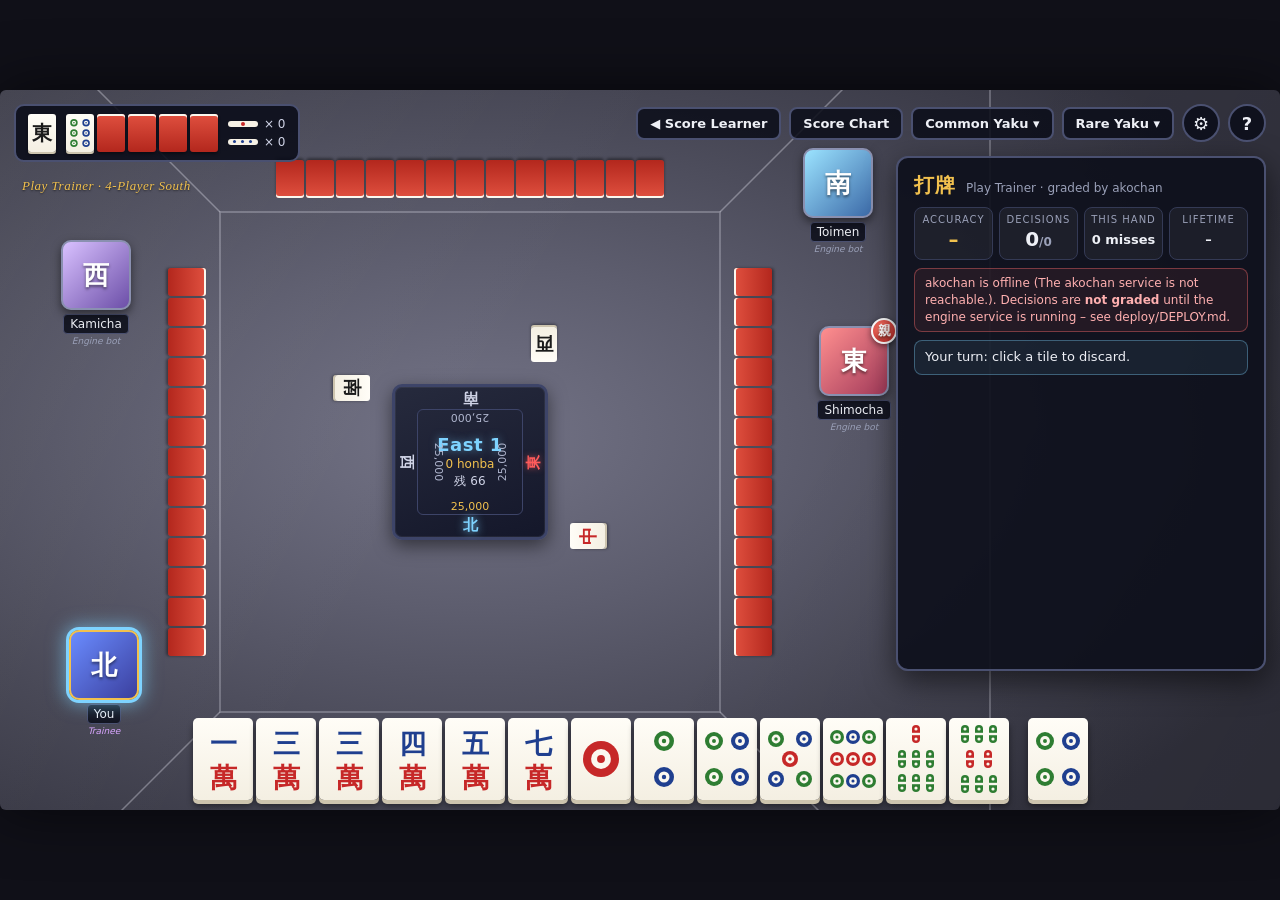
==== commit 66f526ac: "Version script URLs on deploy to defeat stale caches Cloudflare caches .js/.css at the edge and tell" ====
--- a/play.html
+++ b/play.html
@@ -4,8 +4,8 @@
   <meta charset="UTF-8">
   <meta name="viewport" content="width=device-width, initial-scale=1.0">
   <title>Riichi Mahjong Play Trainer</title>
-  <link rel="stylesheet" href="css/style.css">
-  <link rel="stylesheet" href="css/play.css">
+  <link rel="stylesheet" href="css/style.css?v=dev">
+  <link rel="stylesheet" href="css/play.css?v=dev">
 </head>
 <body class="play">
   <div id="viewport">
@@ -105,13 +105,13 @@
     </div>
   </div>
 
-  <script src="js/tiles.js"></script>
-  <script src="js/scoring.js"></script>
-  <script src="js/yaku.js"></script>
-  <script src="js/hand.js"></script>
-  <script src="js/engine.js"></script>
-  <script src="js/akochan.js"></script>
-  <script src="js/game.js"></script>
-  <script src="js/play.js"></script>
+  <script src="js/tiles.js?v=dev"></script>
+  <script src="js/scoring.js?v=dev"></script>
+  <script src="js/yaku.js?v=dev"></script>
+  <script src="js/hand.js?v=dev"></script>
+  <script src="js/engine.js?v=dev"></script>
+  <script src="js/akochan.js?v=dev"></script>
+  <script src="js/game.js?v=dev"></script>
+  <script src="js/play.js?v=dev"></script>
 </body>
 </html>
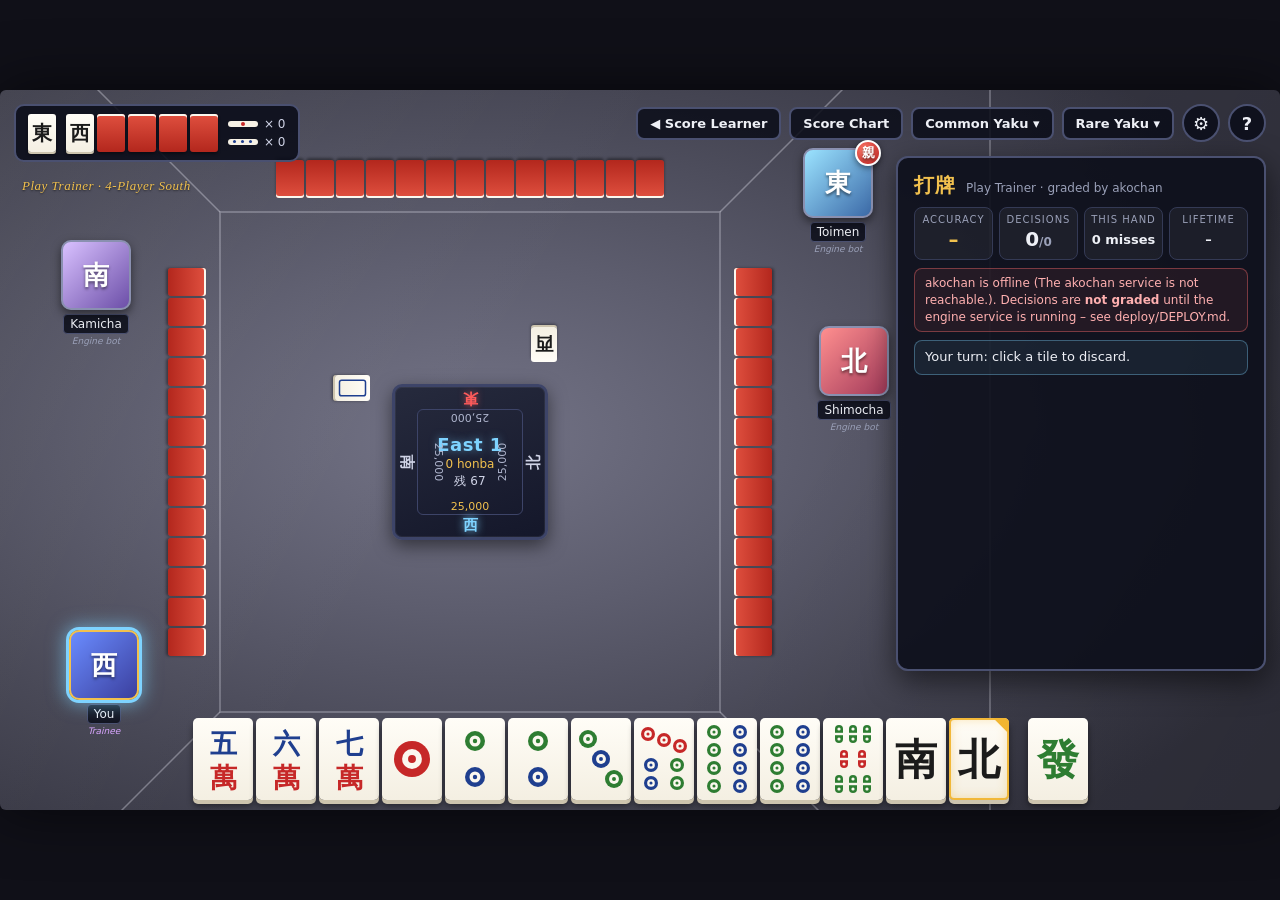
==== commit a5cfb3c1: "Add tile helpers: dora marks and visible-copy highlighting Dora (including red fives) get a gold fra" ====
--- a/play.html
+++ b/play.html
@@ -79,6 +79,7 @@
           <label class="opt"><input type="checkbox" id="opt-table"> Show akochan's evaluation table after correct plays too</label>
           <div class="opt"><span class="opt-lbl">Mistake threshold – how many expected placement points a play may lose against akochan's best before it counts as a mistake</span>
             <select id="opt-threshold"><option value="0.05">0.05 pt (mjai-reviewer default)</option><option value="0.1">0.1 pt</option><option value="0.25">0.25 pt</option><option value="0.5">0.5 pt</option></select></div>
+          <label class="opt"><input type="checkbox" id="opt-helpers"> Tile helpers: mark dora tiles, and when you hover a tile in your hand, highlight every copy already visible (rivers, melds, dora indicators)</label>
           <label class="opt"><input type="checkbox" id="opt-reveal"> Show opponents' hands (practice / debugging; the engine still only uses what you can see)</label>
           <div class="opt-actions">
             <button class="btn secondary" id="btn-reset-stats">Reset statistics</button>
--- a/css/play.css
+++ b/css/play.css
@@ -127,3 +127,13 @@
 .cand-table.ev td.num { text-align: right; font-variant-numeric: tabular-nums; color: #c4c8dc; }
 .cand-table.ev tr.acc td.num:nth-child(3) { color: var(--green); }
 .cand-table.ev tr:not(.acc) td.num:nth-child(3) { color: #ffb0b0; }
+
+/* ---------- tile helpers ---------- */
+.tile.dora::after { content: ''; position: absolute; inset: 0; border-radius: inherit; pointer-events: none;
+  background: linear-gradient(225deg, #f2b632 0 11px, transparent 11.5px);
+  box-shadow: inset 0 0 0 2px rgba(242,182,50,.95), inset 0 0 12px rgba(242,182,50,.45); }
+.tile-small.dora::after, .tile-mini.dora::after, .tile-meld.dora::after { background: linear-gradient(225deg, #f2b632 0 7px, transparent 7.5px);
+  box-shadow: inset 0 0 0 1.5px rgba(242,182,50,.95), inset 0 0 6px rgba(242,182,50,.4); }
+.tile.seen-hl { box-shadow: 0 2px 0 #cdc4ae, 0 0 0 2px #7ed3ff, 0 0 12px 4px rgba(126,211,255,.8) !important; filter: brightness(1.12); opacity: 1 !important; }
+.seen-count { position: absolute; top: -24px; left: 50%; transform: translateX(-50%); white-space: nowrap; pointer-events: none; z-index: 5;
+  font-size: 11px; font-weight: 700; color: #7ed3ff; background: rgba(10,12,24,.92); border: 1px solid rgba(126,211,255,.6); border-radius: 8px; padding: 1px 7px; }
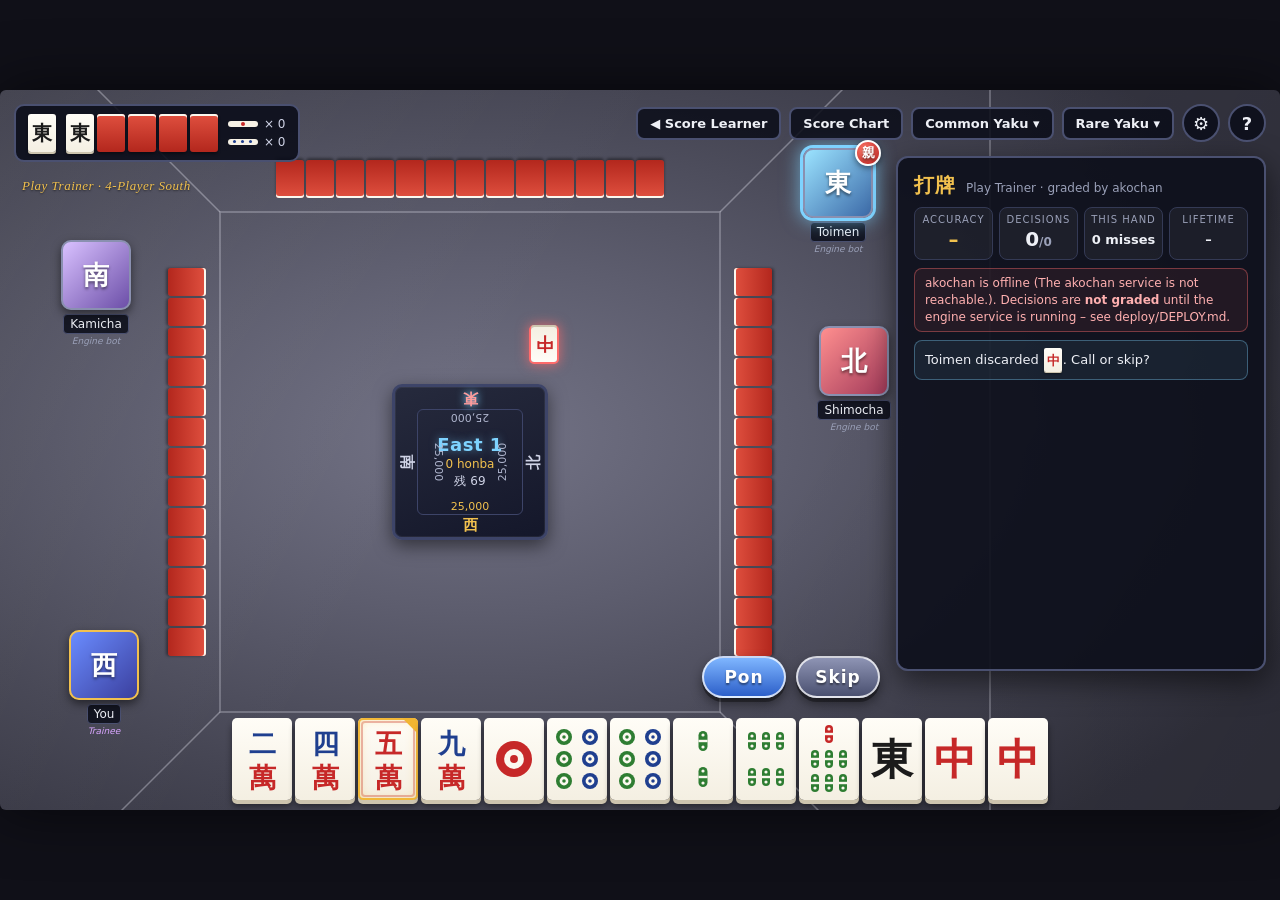
==== commit 87c5e6c2: "Raise the default mistake threshold to 0.25 pt 0.05 pt is mjai-reviewer's threshold for flagging any" ====
--- a/play.html
+++ b/play.html
@@ -78,7 +78,7 @@
           <label class="opt"><input type="checkbox" id="opt-pause"> Pause after a mistake so I can retry it or keep my play</label>
           <label class="opt"><input type="checkbox" id="opt-table"> Show akochan's evaluation table after correct plays too</label>
           <div class="opt"><span class="opt-lbl">Mistake threshold – how many expected placement points a play may lose against akochan's best before it counts as a mistake</span>
-            <select id="opt-threshold"><option value="0.05">0.05 pt (mjai-reviewer default)</option><option value="0.1">0.1 pt</option><option value="0.25">0.25 pt</option><option value="0.5">0.5 pt</option></select></div>
+            <select id="opt-threshold"><option value="0.05">0.05 pt (strictest – flags near-ties)</option><option value="0.1">0.1 pt</option><option value="0.25">0.25 pt (recommended)</option><option value="0.5">0.5 pt</option><option value="1">1 pt (only clear mistakes)</option></select></div>
           <label class="opt"><input type="checkbox" id="opt-helpers"> Tile helpers: mark dora tiles, and when you hover a tile in your hand, highlight every copy already visible (rivers, melds, dora indicators)</label>
           <label class="opt"><input type="checkbox" id="opt-reveal"> Show opponents' hands (practice / debugging; the engine still only uses what you can see)</label>
           <div class="opt-actions">
@@ -95,7 +95,7 @@
           <ol class="help-list">
             <li>You play a full game against three computer opponents. Tiles, seats and dora are random.</li>
             <li>Every decision you make (discard, chi / pon / kan, skip, tsumo / ron, kan on your turn) is evaluated by <b>akochan</b>, an open-source mahjong AI running on the server. For each legal option it estimates your <b>expected placement points</b> (EV) for the rest of the game, so it also accounts for the score situation.</li>
-            <li>A play is a <b>mistake</b> when it loses more than the threshold in Settings (default 0.05 pt, the same as mjai-reviewer) against akochan's best option.</li>
+            <li>A play is a <b>mistake</b> when it loses more than the threshold in Settings (default 0.25 pt; differences smaller than that are within akochan's own estimation noise) against akochan's best option.</li>
             <li>On top of that: calling to open your hand with <b>no possible yaku</b> is wrong, and <b>riichi</b> is only wrong when none of your winning tiles are left. Choosing dama is never graded; for a discard, the better of riichi / dama is used.</li>
             <li>"What differs" lists verifiable facts (shanten, tile acceptance, waits, furiten, safety, dora). It does not claim to know akochan's reasoning.</li>
             <li>If akochan is offline, decisions are <b>not graded</b> rather than guessed.</li>
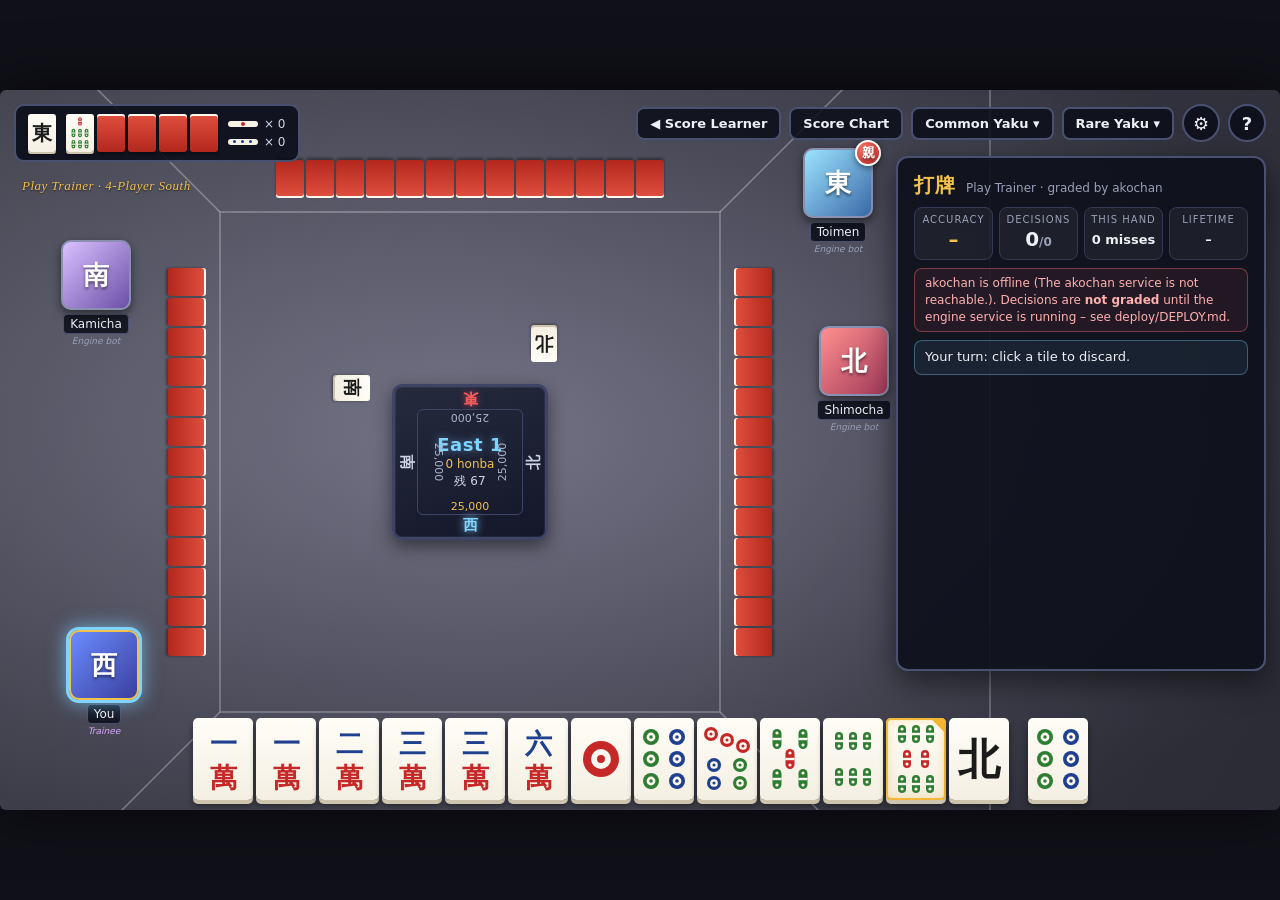
==== commit 1c8b1ac3: "Set the default mistake threshold to 0.5 pt Players still on an earlier default (0.05 or 0.25 pt) ar" ====
--- a/play.html
+++ b/play.html
@@ -78,7 +78,7 @@
           <label class="opt"><input type="checkbox" id="opt-pause"> Pause after a mistake so I can retry it or keep my play</label>
           <label class="opt"><input type="checkbox" id="opt-table"> Show akochan's evaluation table after correct plays too</label>
           <div class="opt"><span class="opt-lbl">Mistake threshold – how many expected placement points a play may lose against akochan's best before it counts as a mistake</span>
-            <select id="opt-threshold"><option value="0.05">0.05 pt (strictest – flags near-ties)</option><option value="0.1">0.1 pt</option><option value="0.25">0.25 pt (recommended)</option><option value="0.5">0.5 pt</option><option value="1">1 pt (only clear mistakes)</option></select></div>
+            <select id="opt-threshold"><option value="0.05">0.05 pt (strictest – flags near-ties)</option><option value="0.1">0.1 pt</option><option value="0.25">0.25 pt</option><option value="0.5">0.5 pt (default)</option><option value="1">1 pt (only clear mistakes)</option></select></div>
           <label class="opt"><input type="checkbox" id="opt-helpers"> Tile helpers: mark dora tiles, and when you hover a tile in your hand, highlight every copy already visible (rivers, melds, dora indicators)</label>
           <label class="opt"><input type="checkbox" id="opt-reveal"> Show opponents' hands (practice / debugging; the engine still only uses what you can see)</label>
           <div class="opt-actions">
@@ -95,7 +95,7 @@
           <ol class="help-list">
             <li>You play a full game against three computer opponents. Tiles, seats and dora are random.</li>
             <li>Every decision you make (discard, chi / pon / kan, skip, tsumo / ron, kan on your turn) is evaluated by <b>akochan</b>, an open-source mahjong AI running on the server. For each legal option it estimates your <b>expected placement points</b> (EV) for the rest of the game, so it also accounts for the score situation.</li>
-            <li>A play is a <b>mistake</b> when it loses more than the threshold in Settings (default 0.25 pt; differences smaller than that are within akochan's own estimation noise) against akochan's best option.</li>
+            <li>A play is a <b>mistake</b> when it loses more than the threshold in Settings (default 0.5 pt; smaller differences are treated as near-equal plays) against akochan's best option.</li>
             <li>On top of that: calling to open your hand with <b>no possible yaku</b> is wrong, and <b>riichi</b> is only wrong when none of your winning tiles are left. Choosing dama is never graded; for a discard, the better of riichi / dama is used.</li>
             <li>"What differs" lists verifiable facts (shanten, tile acceptance, waits, furiten, safety, dora). It does not claim to know akochan's reasoning.</li>
             <li>If akochan is offline, decisions are <b>not graded</b> rather than guessed.</li>
